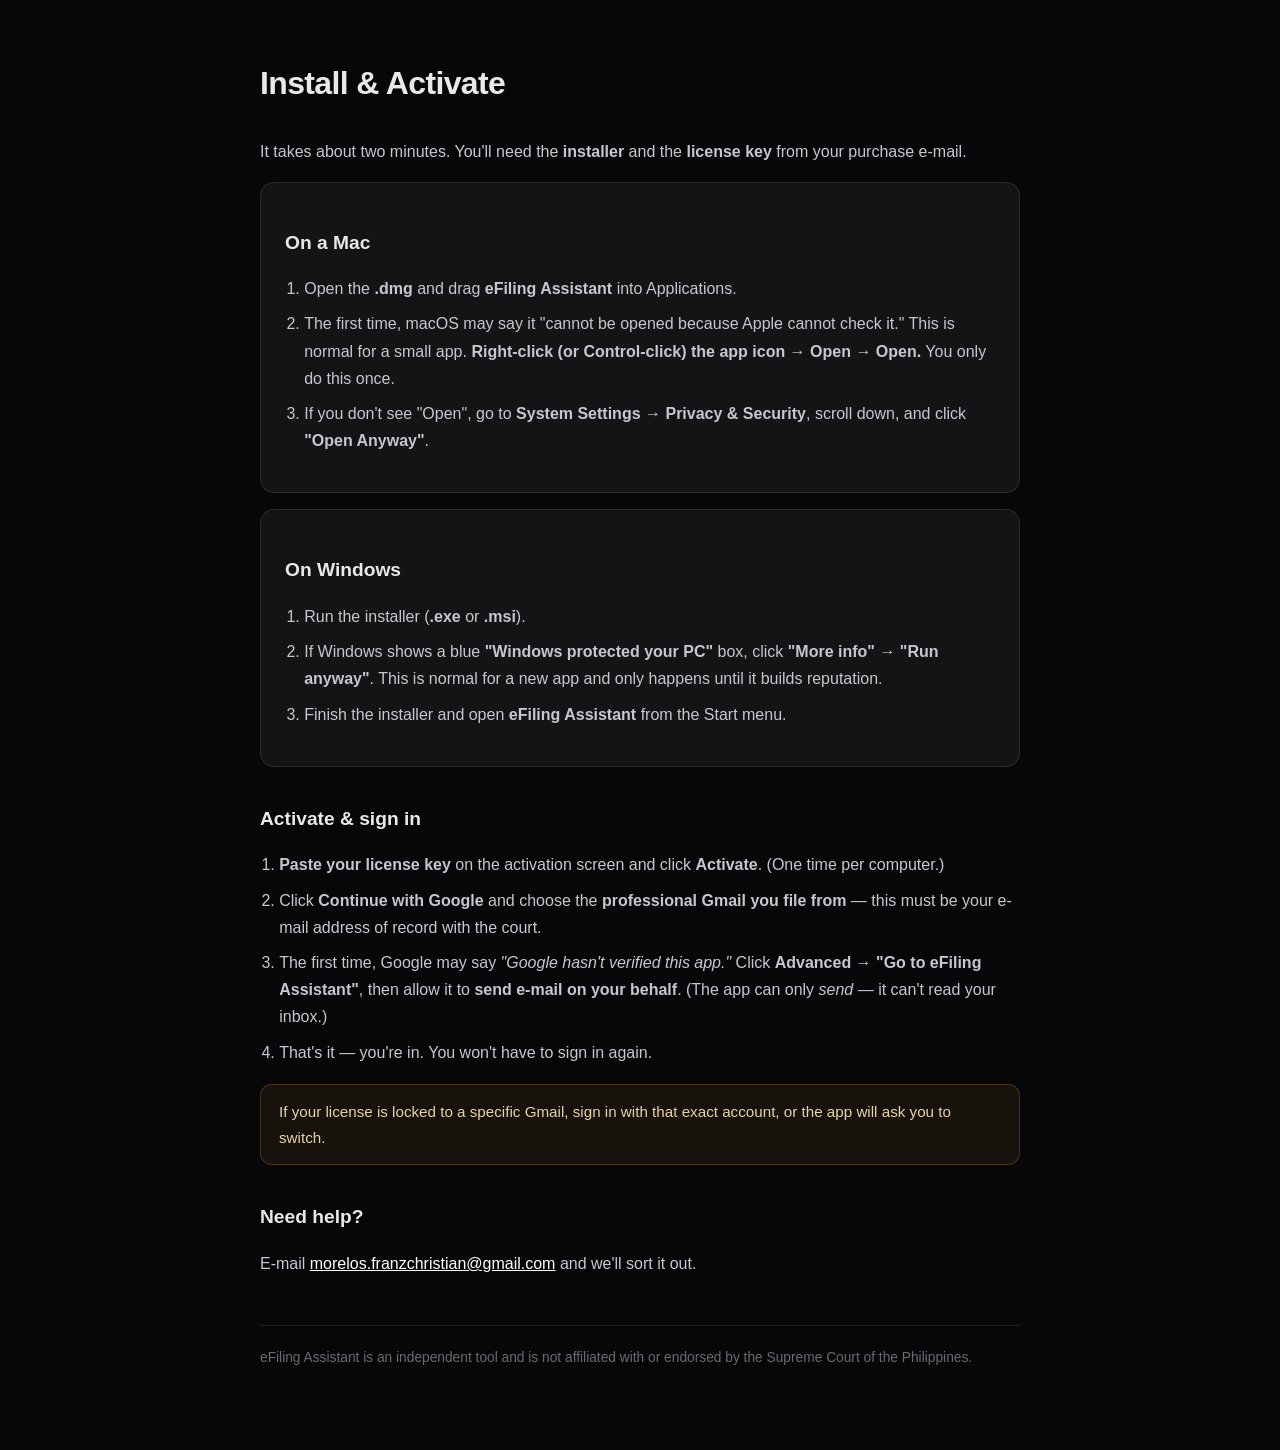
==== install.html @ 03d9f413 "eFiling Assistant marketing site, privacy policy, install guide" ====
<!doctype html>
<html lang="en">
<head>
<meta charset="utf-8" />
<meta name="viewport" content="width=device-width, initial-scale=1" />
<title>Install &amp; Activate — eFiling Assistant</title>
<style>
  body { margin:0; background:#070709; color:#e9e9ec; font:16px/1.7 -apple-system,BlinkMacSystemFont,'Segoe UI',Roboto,Arial,sans-serif; }
  .wrap { max-width:760px; margin:0 auto; padding:56px 24px 80px; }
  h1 { font-size:2rem; letter-spacing:-.02em; margin:0 0 28px; }
  h2 { font-size:1.2rem; margin:36px 0 10px; }
  p, li { color:#c6c8cf; }
  a { color:#fff; }
  ol { padding-left:1.2rem; } ol li { margin:.5rem 0; }
  .os { background:#141416; border:1px solid rgba(255,255,255,.09); border-radius:14px; padding:8px 24px 22px; margin:16px 0; }
  .note { background:rgba(214,161,58,.08); border:1px solid rgba(214,161,58,.25); border-radius:12px; padding:14px 18px; margin:18px 0; color:#e7d3a6; font-size:.95rem; }
  kbd { background:rgba(255,255,255,.08); border-radius:5px; padding:1px 7px; font-size:.9em; }
  footer { margin-top:48px; border-top:1px solid rgba(255,255,255,.09); padding-top:20px; color:#6a6a72; font-size:.86rem; }
</style>
</head>
<body>
<div class="wrap">
  <h1>Install &amp; Activate</h1>
  <p>It takes about two minutes. You'll need the <strong>installer</strong> and the <strong>license key</strong> from your purchase e-mail.</p>

  <div class="os">
    <h2>On a Mac</h2>
    <ol>
      <li>Open the <strong>.dmg</strong> and drag <strong>eFiling Assistant</strong> into Applications.</li>
      <li>The first time, macOS may say it "cannot be opened because Apple cannot check it." This is normal for a small app. <strong>Right-click (or Control-click) the app icon → Open → Open.</strong> You only do this once.</li>
      <li>If you don't see "Open", go to <strong>System Settings → Privacy &amp; Security</strong>, scroll down, and click <strong>"Open Anyway"</strong>.</li>
    </ol>
  </div>

  <div class="os">
    <h2>On Windows</h2>
    <ol>
      <li>Run the installer (<strong>.exe</strong> or <strong>.msi</strong>).</li>
      <li>If Windows shows a blue <strong>"Windows protected your PC"</strong> box, click <strong>"More info" → "Run anyway"</strong>. This is normal for a new app and only happens until it builds reputation.</li>
      <li>Finish the installer and open <strong>eFiling Assistant</strong> from the Start menu.</li>
    </ol>
  </div>

  <h2>Activate &amp; sign in</h2>
  <ol>
    <li><strong>Paste your license key</strong> on the activation screen and click <strong>Activate</strong>. (One time per computer.)</li>
    <li>Click <strong>Continue with Google</strong> and choose the <strong>professional Gmail you file from</strong> — this must be your e-mail address of record with the court.</li>
    <li>The first time, Google may say <em>"Google hasn't verified this app."</em> Click <strong>Advanced → "Go to eFiling Assistant"</strong>, then allow it to <strong>send e-mail on your behalf</strong>. (The app can only <em>send</em> — it can't read your inbox.)</li>
    <li>That's it — you're in. You won't have to sign in again.</li>
  </ol>

  <div class="note">If your license is locked to a specific Gmail, sign in with that exact account, or the app will ask you to switch.</div>

  <h2>Need help?</h2>
  <p>E-mail <a href="mailto:morelos.franzchristian@gmail.com">morelos.franzchristian@gmail.com</a> and we'll sort it out.</p>

  <footer>eFiling Assistant is an independent tool and is not affiliated with or endorsed by the Supreme Court of the Philippines.</footer>
</div>
</body>
</html>
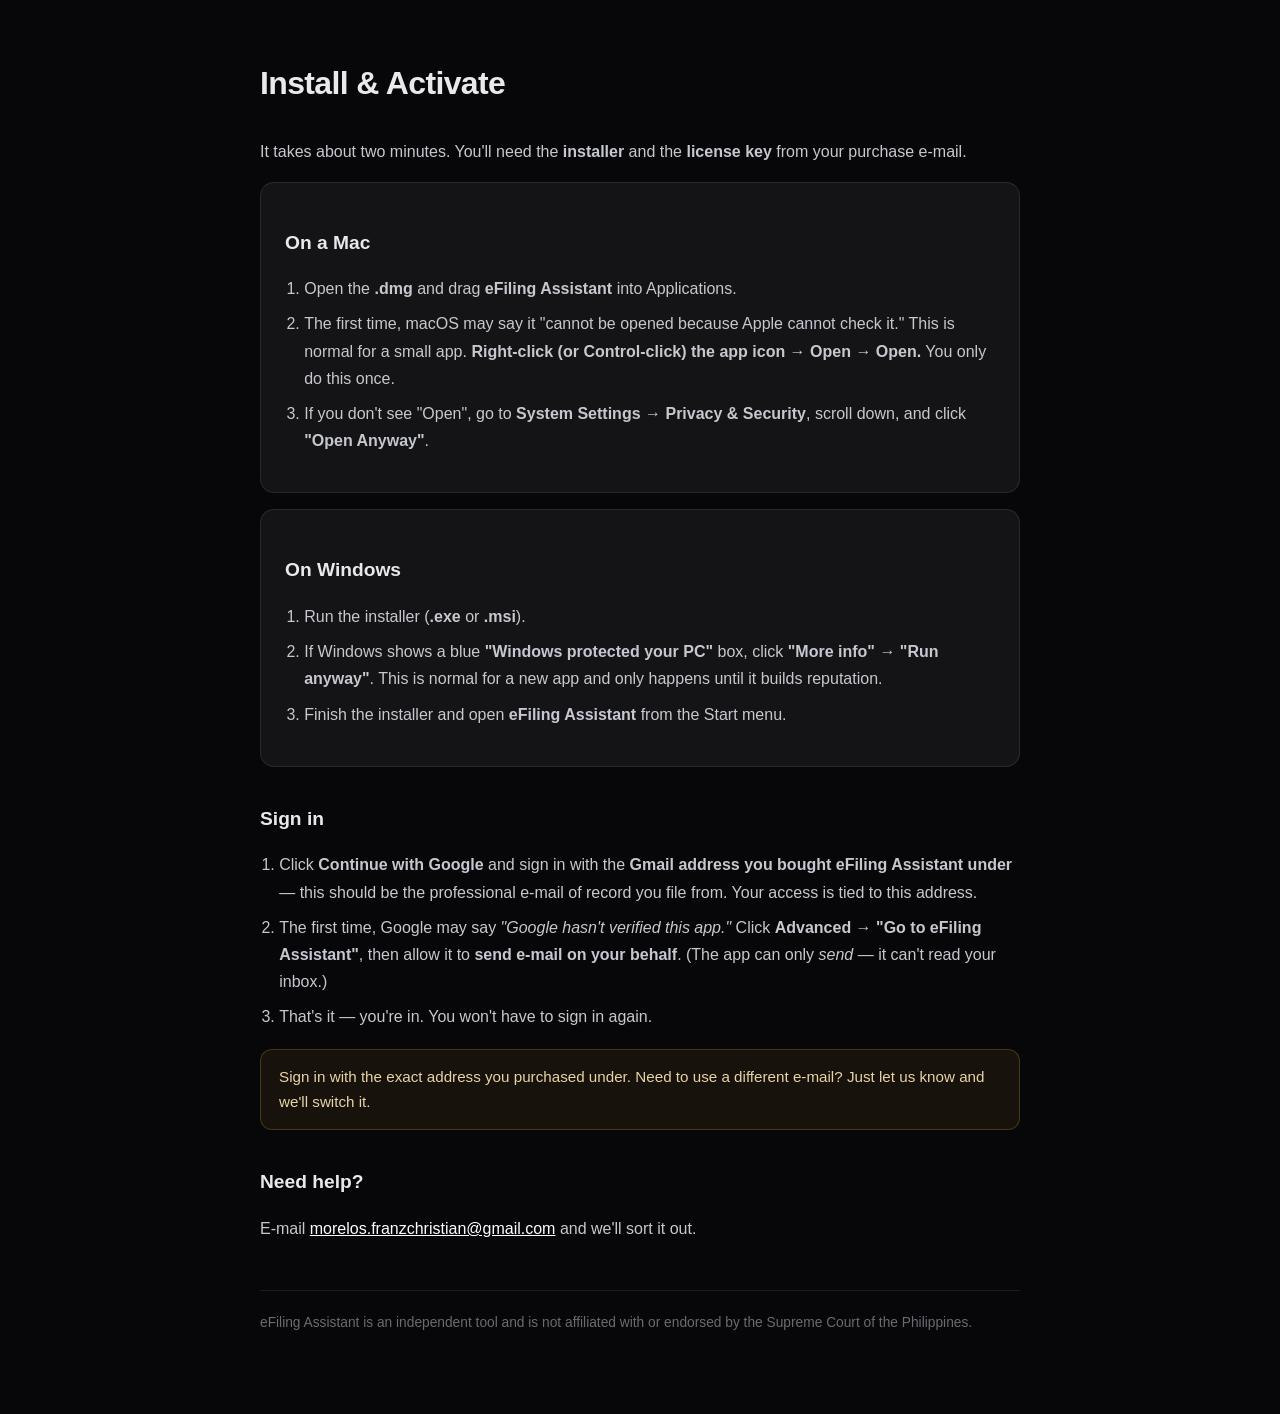
==== commit 8d7b1514: "Install guide: sign-in only (no license key)" ====
--- a/install.html
+++ b/install.html
@@ -41,15 +41,14 @@
     </ol>
   </div>
 
-  <h2>Activate &amp; sign in</h2>
+  <h2>Sign in</h2>
   <ol>
-    <li><strong>Paste your license key</strong> on the activation screen and click <strong>Activate</strong>. (One time per computer.)</li>
-    <li>Click <strong>Continue with Google</strong> and choose the <strong>professional Gmail you file from</strong> — this must be your e-mail address of record with the court.</li>
+    <li>Click <strong>Continue with Google</strong> and sign in with the <strong>Gmail address you bought eFiling Assistant under</strong> — this should be the professional e-mail of record you file from. Your access is tied to this address.</li>
     <li>The first time, Google may say <em>"Google hasn't verified this app."</em> Click <strong>Advanced → "Go to eFiling Assistant"</strong>, then allow it to <strong>send e-mail on your behalf</strong>. (The app can only <em>send</em> — it can't read your inbox.)</li>
     <li>That's it — you're in. You won't have to sign in again.</li>
   </ol>
 
-  <div class="note">If your license is locked to a specific Gmail, sign in with that exact account, or the app will ask you to switch.</div>
+  <div class="note">Sign in with the exact address you purchased under. Need to use a different e-mail? Just let us know and we'll switch it.</div>
 
   <h2>Need help?</h2>
   <p>E-mail <a href="mailto:morelos.franzchristian@gmail.com">morelos.franzchristian@gmail.com</a> and we'll sort it out.</p>
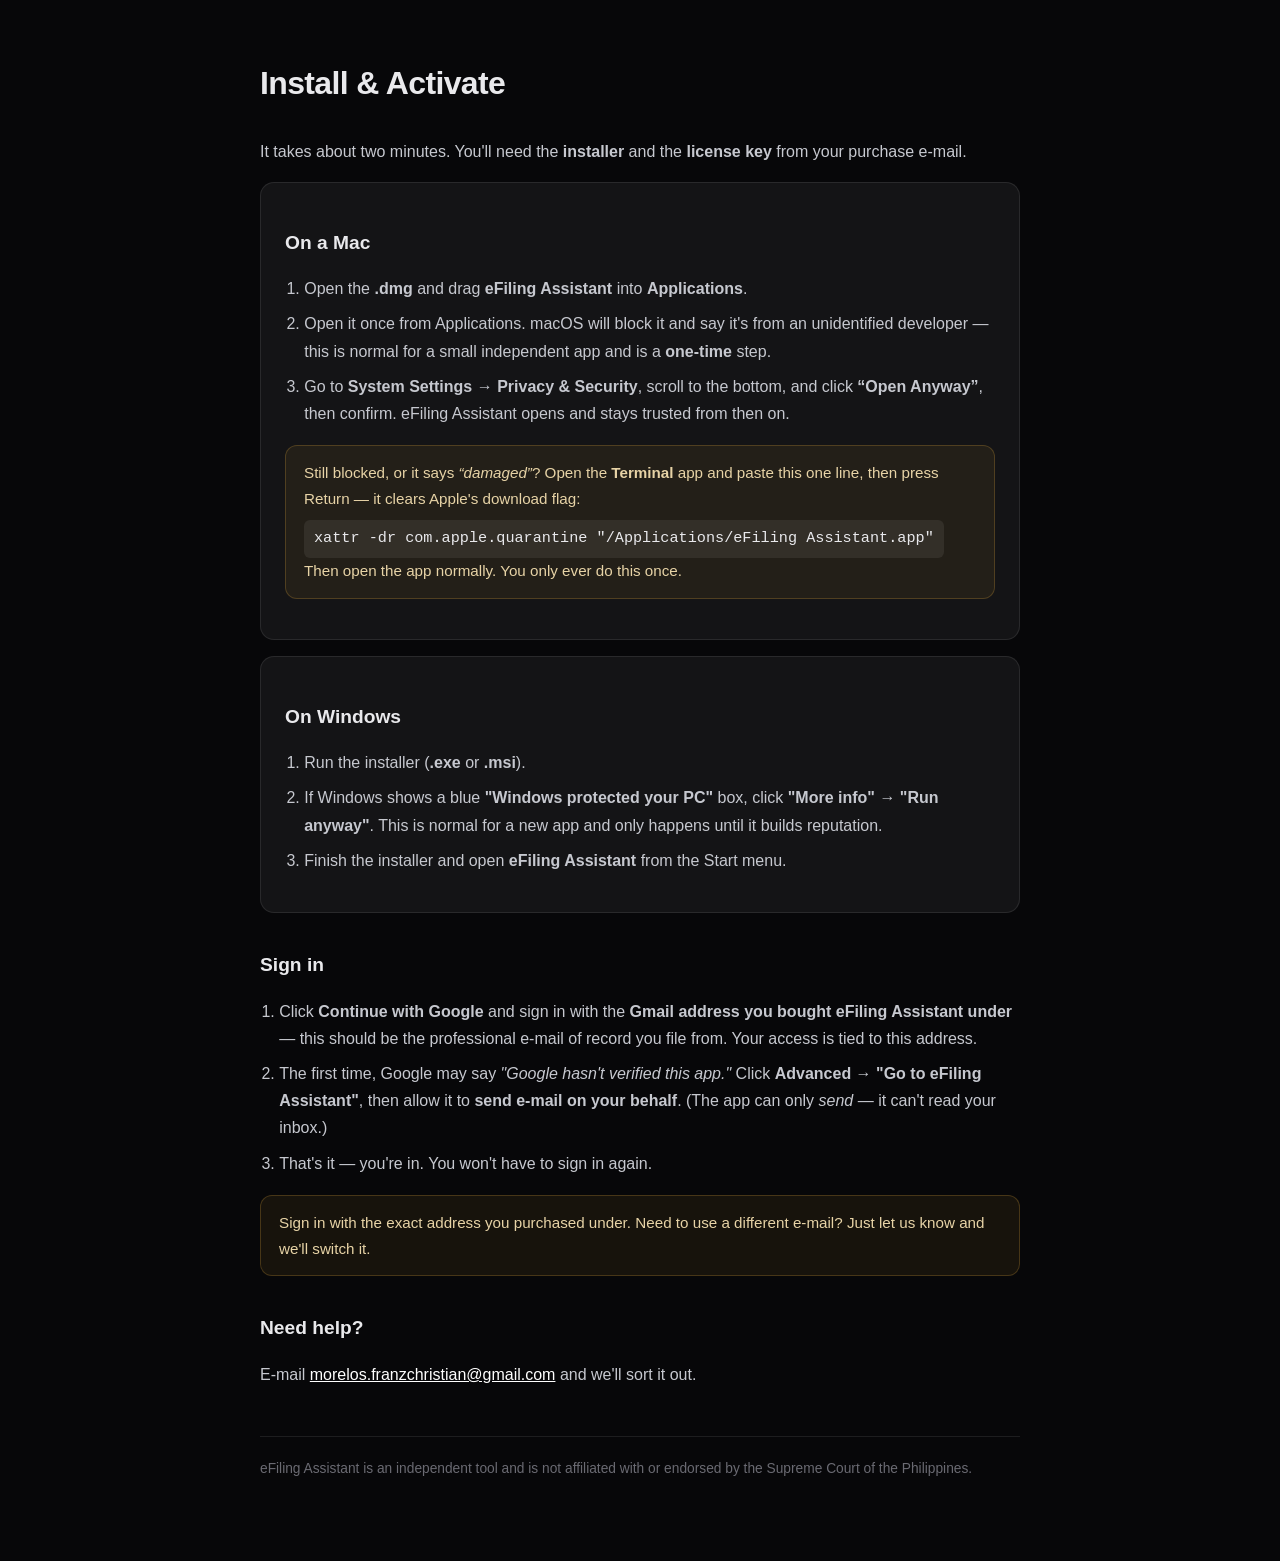
==== commit d3960387: "Install guide: free macOS unlock steps (Open Anyway + xattr)" ====
--- a/install.html
+++ b/install.html
@@ -26,10 +26,13 @@
   <div class="os">
     <h2>On a Mac</h2>
     <ol>
-      <li>Open the <strong>.dmg</strong> and drag <strong>eFiling Assistant</strong> into Applications.</li>
-      <li>The first time, macOS may say it "cannot be opened because Apple cannot check it." This is normal for a small app. <strong>Right-click (or Control-click) the app icon → Open → Open.</strong> You only do this once.</li>
-      <li>If you don't see "Open", go to <strong>System Settings → Privacy &amp; Security</strong>, scroll down, and click <strong>"Open Anyway"</strong>.</li>
+      <li>Open the <strong>.dmg</strong> and drag <strong>eFiling Assistant</strong> into <strong>Applications</strong>.</li>
+      <li>Open it once from Applications. macOS will block it and say it's from an unidentified developer — this is normal for a small independent app and is a <strong>one-time</strong> step.</li>
+      <li>Go to <strong>System Settings → Privacy &amp; Security</strong>, scroll to the bottom, and click <strong>“Open Anyway”</strong>, then confirm. eFiling Assistant opens and stays trusted from then on.</li>
     </ol>
+    <div class="note">Still blocked, or it says <em>“damaged”</em>? Open the <strong>Terminal</strong> app and paste this one line, then press Return — it clears Apple's download flag:<br>
+      <code style="display:inline-block;margin-top:8px;background:rgba(255,255,255,.07);padding:6px 10px;border-radius:6px;color:#e9e9ec;">xattr -dr com.apple.quarantine "/Applications/eFiling Assistant.app"</code><br>
+      Then open the app normally. You only ever do this once.</div>
   </div>
 
   <div class="os">
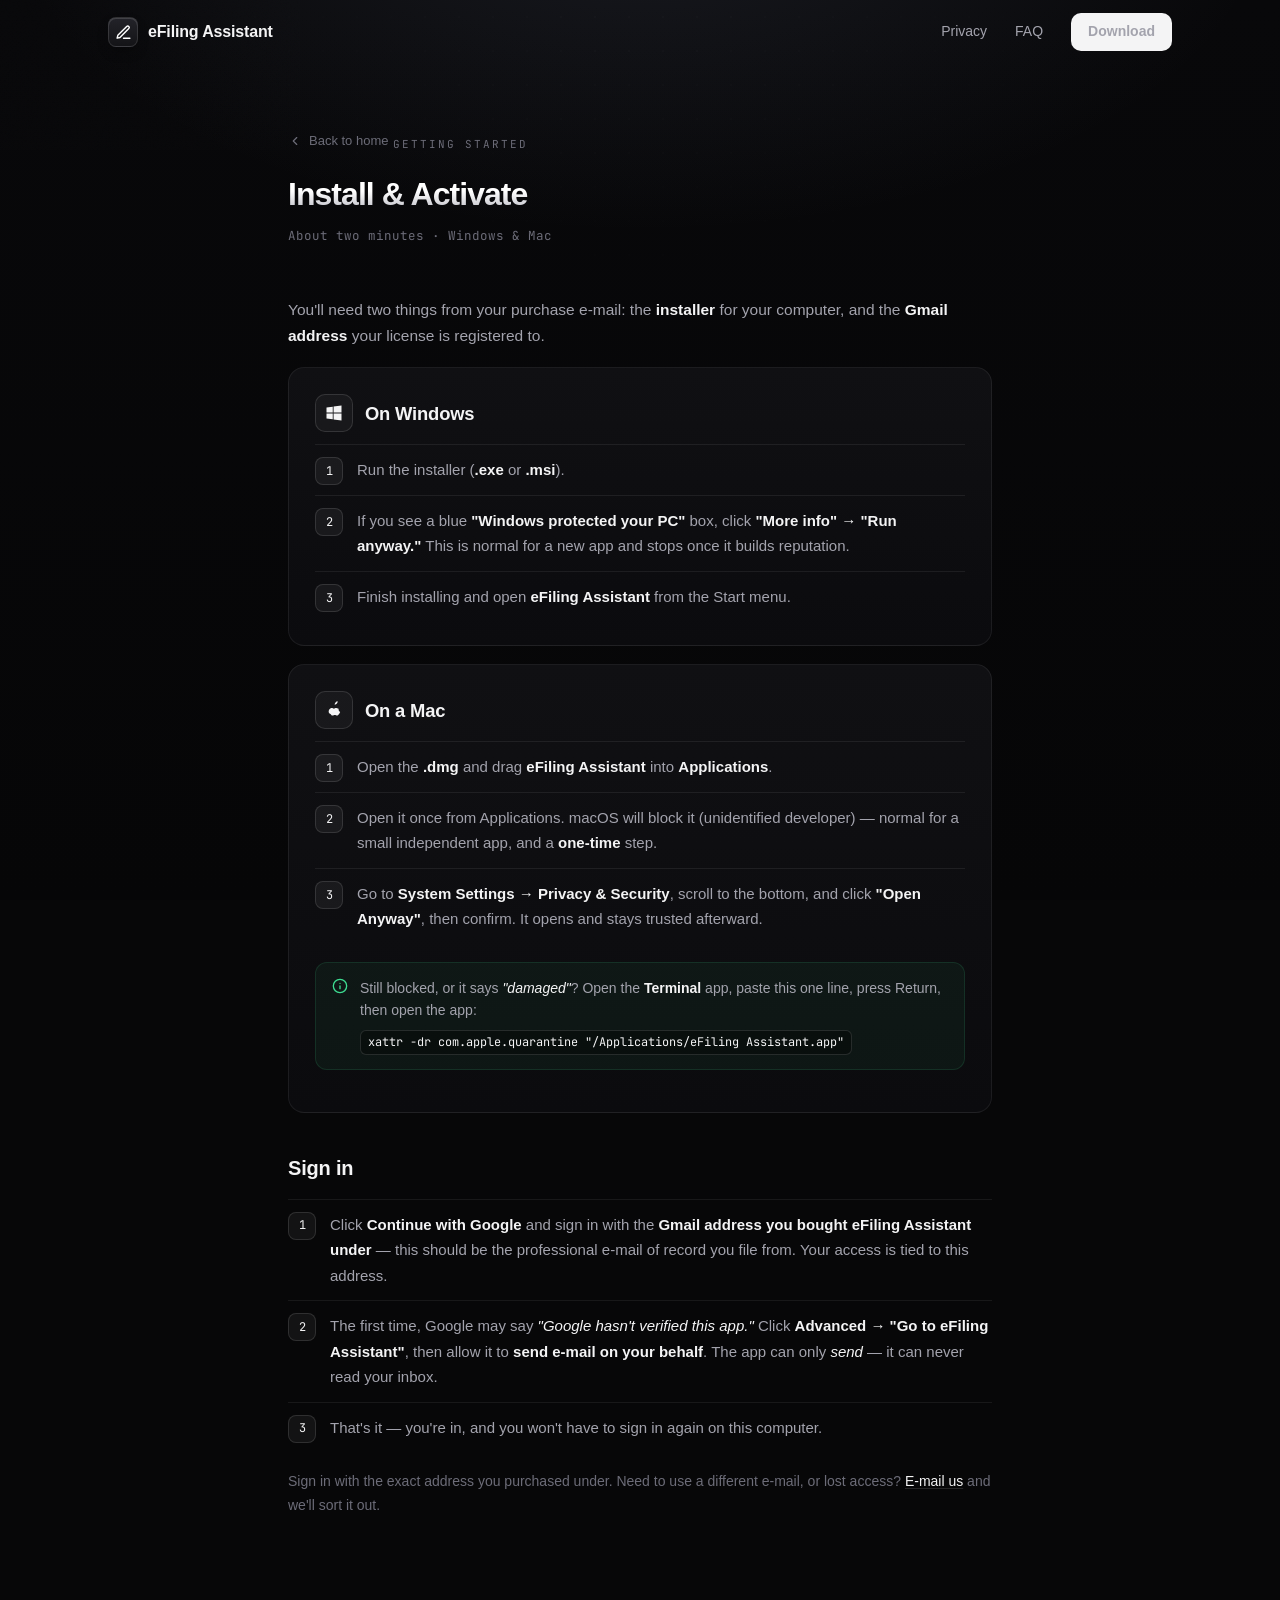
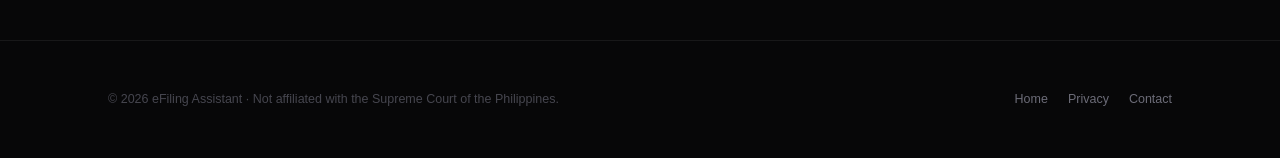
==== commit da9440c7: "Restyle privacy + install pages to match landing; remove hero pill" ====
--- a/install.html
+++ b/install.html
@@ -4,59 +4,89 @@
 <meta charset="utf-8" />
 <meta name="viewport" content="width=device-width, initial-scale=1" />
 <title>Install &amp; Activate — eFiling Assistant</title>
-<style>
-  body { margin:0; background:#070709; color:#e9e9ec; font:16px/1.7 -apple-system,BlinkMacSystemFont,'Segoe UI',Roboto,Arial,sans-serif; }
-  .wrap { max-width:760px; margin:0 auto; padding:56px 24px 80px; }
-  h1 { font-size:2rem; letter-spacing:-.02em; margin:0 0 28px; }
-  h2 { font-size:1.2rem; margin:36px 0 10px; }
-  p, li { color:#c6c8cf; }
-  a { color:#fff; }
-  ol { padding-left:1.2rem; } ol li { margin:.5rem 0; }
-  .os { background:#141416; border:1px solid rgba(255,255,255,.09); border-radius:14px; padding:8px 24px 22px; margin:16px 0; }
-  .note { background:rgba(214,161,58,.08); border:1px solid rgba(214,161,58,.25); border-radius:12px; padding:14px 18px; margin:18px 0; color:#e7d3a6; font-size:.95rem; }
-  kbd { background:rgba(255,255,255,.08); border-radius:5px; padding:1px 7px; font-size:.9em; }
-  footer { margin-top:48px; border-top:1px solid rgba(255,255,255,.09); padding-top:20px; color:#6a6a72; font-size:.86rem; }
-</style>
+<link rel="icon" href="data:image/svg+xml,%3Csvg xmlns='http://www.w3.org/2000/svg' viewBox='0 0 24 24'%3E%3Crect width='24' height='24' rx='6' fill='%23141417'/%3E%3Cg fill='none' stroke='%23fff' stroke-width='2' stroke-linecap='round' stroke-linejoin='round'%3E%3Cpath d='M12 20h7'/%3E%3Cpath d='M15.5 4.5a1.8 1.8 0 0 1 2.5 2.5L7.5 17.5l-3.5.9.9-3.5Z'/%3E%3C/g%3E%3C/svg%3E" />
+<meta name="theme-color" content="#070708" />
+<link rel="preconnect" href="https://api.fontshare.com" />
+<link rel="preconnect" href="https://fonts.googleapis.com" />
+<link rel="preconnect" href="https://fonts.gstatic.com" crossorigin />
+<link href="https://api.fontshare.com/v2/css?f[]=satoshi@400,500,700,900&display=swap" rel="stylesheet" />
+<link href="https://fonts.googleapis.com/css2?family=JetBrains+Mono:wght@400;500&display=swap" rel="stylesheet" />
+<link href="style.css" rel="stylesheet" />
 </head>
 <body>
+<svg class="grain" xmlns="http://www.w3.org/2000/svg"><filter id="n"><feTurbulence type="fractalNoise" baseFrequency="0.8" numOctaves="2"/></filter><rect width="100%" height="100%" filter="url(#n)"/></svg>
+
+<nav id="nav">
+  <div class="nav-in">
+    <a class="brand" href="index.html"><span class="mk"><svg width="17" height="17" viewBox="0 0 24 24" fill="none" stroke="currentColor" stroke-width="2" stroke-linecap="round" stroke-linejoin="round"><path d="M12 20h9"/><path d="M16.5 3.5a2.12 2.12 0 0 1 3 3L7 19l-4 1 1-4Z"/></svg></span> eFiling Assistant</a>
+    <div class="nav-links">
+      <a href="privacy.html">Privacy</a>
+      <a href="index.html#faq">FAQ</a>
+      <a class="btn btn-primary nav-cta" href="index.html#download">Download</a>
+    </div>
+  </div>
+</nav>
+
 <div class="wrap">
-  <h1>Install &amp; Activate</h1>
-  <p>It takes about two minutes. You'll need the <strong>installer</strong> and the <strong>license key</strong> from your purchase e-mail.</p>
+  <header class="doc-head">
+    <a class="back" href="index.html"><svg width="14" height="14" viewBox="0 0 24 24" fill="none" stroke="currentColor" stroke-width="2" stroke-linecap="round" stroke-linejoin="round"><path d="m15 18-6-6 6-6"/></svg> Back to home</a>
+    <span class="eyebrow">Getting started</span>
+    <h1>Install &amp; Activate</h1>
+    <p class="sub">About two minutes · Windows &amp; Mac</p>
+  </header>
 
-  <div class="os">
-    <h2>On a Mac</h2>
-    <ol>
-      <li>Open the <strong>.dmg</strong> and drag <strong>eFiling Assistant</strong> into <strong>Applications</strong>.</li>
-      <li>Open it once from Applications. macOS will block it and say it's from an unidentified developer — this is normal for a small independent app and is a <strong>one-time</strong> step.</li>
-      <li>Go to <strong>System Settings → Privacy &amp; Security</strong>, scroll to the bottom, and click <strong>“Open Anyway”</strong>, then confirm. eFiling Assistant opens and stays trusted from then on.</li>
+  <div class="doc">
+    <p>You'll need two things from your purchase e-mail: the <strong>installer</strong> for your computer, and the <strong>Gmail address</strong> your license is registered to.</p>
+
+    <!-- WINDOWS -->
+    <div class="os-card">
+      <div class="h">
+        <span class="glyph"><svg width="20" height="20" viewBox="0 0 24 24" fill="currentColor"><path d="M3 5.5 10.5 4.5V11.5H3V5.5Zm0 13L10.5 19.5V12.5H3v6Zm8.5 1.2L21 21V12.5h-9.5v7.2ZM11.5 4.3 21 3v8.5h-9.5V4.3Z"/></svg></span>
+        <h2>On Windows</h2>
+      </div>
+      <ol class="steps-ol">
+        <li>Run the installer (<strong>.exe</strong> or <strong>.msi</strong>).</li>
+        <li>If you see a blue <strong>"Windows protected your PC"</strong> box, click <strong>"More info" → "Run anyway."</strong> This is normal for a new app and stops once it builds reputation.</li>
+        <li>Finish installing and open <strong>eFiling Assistant</strong> from the Start menu.</li>
+      </ol>
+    </div>
+
+    <!-- MAC -->
+    <div class="os-card">
+      <div class="h">
+        <span class="glyph"><svg width="20" height="20" viewBox="0 0 24 24" fill="currentColor"><path d="M16.4 1.5c.1 1-.3 2-.9 2.8-.7.8-1.7 1.4-2.7 1.3-.1-1 .4-2 1-2.7.6-.8 1.7-1.3 2.6-1.4Zm2.7 7.1c-1 .5-1.6 1.5-1.6 2.7 0 1.4.8 2.5 1.9 3-.3.9-.7 1.7-1.3 2.5-.7 1-1.4 1.9-2.5 1.9-1 0-1.4-.6-2.6-.6-1.3 0-1.6.6-2.6.6-1.1 0-1.9-1-2.6-2C5.7 16.6 5 13.6 6.3 11.5c.7-1.1 1.8-1.8 3-1.8 1 0 1.7.7 2.6.7.8 0 1.6-.7 2.7-.7 1 0 2 .4 2.7 1.2-.4.2-.9.5-1.2.7Z"/></svg></span>
+        <h2>On a Mac</h2>
+      </div>
+      <ol class="steps-ol">
+        <li>Open the <strong>.dmg</strong> and drag <strong>eFiling Assistant</strong> into <strong>Applications</strong>.</li>
+        <li>Open it once from Applications. macOS will block it (unidentified developer) — normal for a small independent app, and a <strong>one-time</strong> step.</li>
+        <li>Go to <strong>System Settings → Privacy &amp; Security</strong>, scroll to the bottom, and click <strong>"Open Anyway"</strong>, then confirm. It opens and stays trusted afterward.</li>
+      </ol>
+      <div class="callout">
+        <svg width="16" height="16" viewBox="0 0 24 24" fill="none" stroke="currentColor" stroke-width="2" stroke-linecap="round" stroke-linejoin="round"><circle cx="12" cy="12" r="10"/><path d="M12 16v-4M12 8h.01"/></svg>
+        <div>Still blocked, or it says <em>"damaged"</em>? Open the <strong>Terminal</strong> app, paste this one line, press Return, then open the app:
+          <code>xattr -dr com.apple.quarantine "/Applications/eFiling Assistant.app"</code></div>
+      </div>
+    </div>
+
+    <h2>Sign in</h2>
+    <ol class="steps-ol" style="margin-top:14px">
+      <li>Click <strong>Continue with Google</strong> and sign in with the <strong>Gmail address you bought eFiling Assistant under</strong> — this should be the professional e-mail of record you file from. Your access is tied to this address.</li>
+      <li>The first time, Google may say <em>"Google hasn't verified this app."</em> Click <strong>Advanced → "Go to eFiling Assistant"</strong>, then allow it to <strong>send e-mail on your behalf</strong>. The app can only <em>send</em> — it can never read your inbox.</li>
+      <li>That's it — you're in, and you won't have to sign in again on this computer.</li>
     </ol>
-    <div class="note">Still blocked, or it says <em>“damaged”</em>? Open the <strong>Terminal</strong> app and paste this one line, then press Return — it clears Apple's download flag:<br>
-      <code style="display:inline-block;margin-top:8px;background:rgba(255,255,255,.07);padding:6px 10px;border-radius:6px;color:#e9e9ec;">xattr -dr com.apple.quarantine "/Applications/eFiling Assistant.app"</code><br>
-      Then open the app normally. You only ever do this once.</div>
+    <p style="margin-top:18px;color:var(--ink-3);font-size:14px">Sign in with the exact address you purchased under. Need to use a different e-mail, or lost access? <a href="mailto:morelos.franzchristian@gmail.com">E-mail us</a> and we'll sort it out.</p>
   </div>
+</div>
 
-  <div class="os">
-    <h2>On Windows</h2>
-    <ol>
-      <li>Run the installer (<strong>.exe</strong> or <strong>.msi</strong>).</li>
-      <li>If Windows shows a blue <strong>"Windows protected your PC"</strong> box, click <strong>"More info" → "Run anyway"</strong>. This is normal for a new app and only happens until it builds reputation.</li>
-      <li>Finish the installer and open <strong>eFiling Assistant</strong> from the Start menu.</li>
-    </ol>
-  </div>
+<footer><div class="ft-in">
+  <span>© 2026 eFiling Assistant · Not affiliated with the Supreme Court of the Philippines.</span>
+  <span class="ft-links"><a href="index.html">Home</a><a href="privacy.html">Privacy</a><a href="mailto:morelos.franzchristian@gmail.com">Contact</a></span>
+</div></footer>
 
-  <h2>Sign in</h2>
-  <ol>
-    <li>Click <strong>Continue with Google</strong> and sign in with the <strong>Gmail address you bought eFiling Assistant under</strong> — this should be the professional e-mail of record you file from. Your access is tied to this address.</li>
-    <li>The first time, Google may say <em>"Google hasn't verified this app."</em> Click <strong>Advanced → "Go to eFiling Assistant"</strong>, then allow it to <strong>send e-mail on your behalf</strong>. (The app can only <em>send</em> — it can't read your inbox.)</li>
-    <li>That's it — you're in. You won't have to sign in again.</li>
-  </ol>
-
-  <div class="note">Sign in with the exact address you purchased under. Need to use a different e-mail? Just let us know and we'll switch it.</div>
-
-  <h2>Need help?</h2>
-  <p>E-mail <a href="mailto:morelos.franzchristian@gmail.com">morelos.franzchristian@gmail.com</a> and we'll sort it out.</p>
-
-  <footer>eFiling Assistant is an independent tool and is not affiliated with or endorsed by the Supreme Court of the Philippines.</footer>
-</div>
+<script>
+  const nav=document.getElementById('nav');
+  const f=()=>nav.classList.toggle('scrolled',scrollY>10);f();addEventListener('scroll',f,{passive:true});
+</script>
 </body>
 </html>
--- a/style.css
+++ b/style.css
@@ -0,0 +1,107 @@
+/* Shared design system for eFiling Assistant content pages (privacy, install).
+   Matches the landing page: ink-black "judicial ledger" aesthetic. */
+:root{
+  --bg:#070708; --bg-2:#0c0c0e; --panel:#101013;
+  --ink:#f4f4f5; --ink-2:#a3a3ad; --ink-3:#6c6c78; --ink-4:#46464f;
+  --line:rgba(255,255,255,.07); --line-2:rgba(255,255,255,.12);
+  --accent:#3ddc91; --accent-dim:rgba(61,220,145,.13);
+  --sans:'Satoshi',-apple-system,BlinkMacSystemFont,sans-serif;
+  --mono:'JetBrains Mono',ui-monospace,monospace;
+  --maxw:760px;
+}
+*{box-sizing:border-box;margin:0;padding:0}
+html{scroll-behavior:smooth}
+body{
+  background:var(--bg);color:var(--ink);font-family:var(--sans);
+  font-size:16px;line-height:1.7;-webkit-font-smoothing:antialiased;overflow-x:hidden;
+}
+body::before{
+  content:"";position:fixed;inset:0;z-index:-2;pointer-events:none;
+  background:
+    radial-gradient(900px 460px at 50% -10%, rgba(120,130,160,.14), transparent 70%),
+    linear-gradient(180deg,#08080a,#060607);
+}
+body::after{
+  content:"";position:fixed;inset:0;z-index:-1;pointer-events:none;opacity:.45;
+  background-image:radial-gradient(rgba(255,255,255,.04) 1px,transparent 1px);background-size:34px 34px;
+  -webkit-mask-image:radial-gradient(900px 600px at 50% 0%,#000,transparent 78%);
+  mask-image:radial-gradient(900px 600px at 50% 0%,#000,transparent 78%);
+}
+.grain{position:fixed;inset:0;z-index:0;pointer-events:none;opacity:.03;mix-blend-mode:overlay}
+a{color:inherit;text-decoration:none}
+.wrap{max-width:var(--maxw);margin:0 auto;padding:0 28px}
+.mono{font-family:var(--mono)}
+.eyebrow{font-family:var(--mono);font-size:11px;letter-spacing:.18em;text-transform:uppercase;color:var(--ink-3)}
+
+/* nav (same as landing) */
+nav{position:sticky;top:0;z-index:50;border-bottom:1px solid transparent;transition:.3s}
+nav.scrolled{background:rgba(8,8,10,.72);backdrop-filter:blur(14px);border-color:var(--line)}
+.nav-in{display:flex;align-items:center;justify-content:space-between;height:64px;max-width:1120px;margin:0 auto;padding:0 28px}
+.brand{display:flex;align-items:center;gap:10px;font-weight:700;letter-spacing:-.01em;font-family:var(--sans)}
+.brand .mk{width:30px;height:30px;border-radius:8px;display:grid;place-items:center;color:#fff;
+  background:linear-gradient(180deg,#232329,#141417);border:1px solid var(--line-2);
+  box-shadow:inset 0 1px 0 rgba(255,255,255,.14),0 6px 16px -8px #000}
+.nav-links{display:flex;gap:28px;align-items:center}
+.nav-links a{font-size:14px;color:var(--ink-2);transition:.2s}
+.nav-links a:hover{color:var(--ink)}
+@media(max-width:640px){.nav-links a:not(.nav-cta){display:none}}
+.btn{display:inline-flex;align-items:center;justify-content:center;gap:8px;font-weight:600;font-size:14px;
+  border-radius:10px;padding:0 16px;height:38px;cursor:pointer;border:1px solid transparent;transition:.18s;white-space:nowrap}
+.btn:active{transform:translateY(1px)}
+.btn-primary{background:var(--ink);color:#0a0a0b}
+.btn-primary:hover{background:#fff}
+.btn-ghost{background:rgba(255,255,255,.03);color:var(--ink);border-color:var(--line-2)}
+.btn-ghost:hover{background:rgba(255,255,255,.07)}
+
+/* doc page header */
+.doc-head{padding:64px 0 8px;max-width:var(--maxw);margin:0 auto}
+.doc-head .back{display:inline-flex;align-items:center;gap:7px;font-size:13px;color:var(--ink-3);margin-bottom:26px;transition:.2s}
+.doc-head .back:hover{color:var(--ink-2)}
+.doc-head h1{font-size:clamp(2rem,1.4rem+2.4vw,2.9rem);letter-spacing:-.03em;line-height:1.04;font-weight:800;
+  background:linear-gradient(180deg,#fff 40%,#bcbcc4);-webkit-background-clip:text;background-clip:text;color:transparent}
+.doc-head .sub{color:var(--ink-3);font-family:var(--mono);font-size:12.5px;margin-top:14px}
+
+/* doc body / prose */
+.doc{padding:30px 0 60px}
+.doc h2{font-size:1.25rem;letter-spacing:-.01em;margin:38px 0 12px;font-weight:700}
+.doc h2:first-child{margin-top:8px}
+.doc p,.doc li{color:var(--ink-2);font-size:15.5px}
+.doc p{margin:12px 0}
+.doc strong{color:var(--ink);font-weight:600}
+.doc em{color:var(--ink)}
+.doc ul{margin:12px 0;padding-left:4px;list-style:none}
+.doc ul li{position:relative;padding-left:22px;margin:8px 0}
+.doc ul li::before{content:"";position:absolute;left:4px;top:.72em;width:5px;height:5px;border-radius:50%;background:var(--accent);opacity:.7}
+.doc a{color:var(--ink);text-decoration:underline;text-underline-offset:2px;text-decoration-color:var(--line-2)}
+.doc a:hover{text-decoration-color:var(--accent)}
+.doc code{font-family:var(--mono);font-size:.85em;background:rgba(255,255,255,.06);border:1px solid var(--line);
+  padding:2px 7px;border-radius:6px;color:var(--ink)}
+.tldr{display:flex;gap:13px;align-items:flex-start;background:linear-gradient(180deg,var(--panel),#0b0b0e);
+  border:1px solid var(--line-2);border-radius:14px;padding:18px 20px;margin:22px 0;font-size:15px;color:var(--ink-2)}
+.tldr svg{flex:none;margin-top:2px;color:var(--accent)}
+.tldr strong{color:var(--ink)}
+
+/* step / OS cards (install page) */
+.os-card{background:linear-gradient(180deg,var(--panel),#0b0b0e);border:1px solid var(--line);
+  border-radius:16px;padding:8px 26px 24px;margin:18px 0}
+.os-card .h{display:flex;align-items:center;gap:12px;padding:18px 0 6px}
+.os-card .glyph{width:38px;height:38px;border-radius:10px;display:grid;place-items:center;color:var(--ink);
+  background:rgba(255,255,255,.04);border:1px solid var(--line-2)}
+.os-card h2{margin:0;font-size:1.15rem}
+.steps-ol{counter-reset:s;list-style:none;padding:0;margin:6px 0 0}
+.steps-ol>li{counter-increment:s;position:relative;padding:12px 0 12px 42px;border-top:1px solid var(--line);color:var(--ink-2);font-size:15px}
+.steps-ol>li::before{content:counter(s);position:absolute;left:0;top:12px;width:26px;height:26px;border-radius:8px;
+  display:grid;place-items:center;font-family:var(--mono);font-size:12px;color:var(--ink);
+  background:rgba(255,255,255,.05);border:1px solid var(--line-2)}
+.steps-ol>li strong{color:var(--ink)}
+.callout{display:flex;gap:12px;align-items:flex-start;background:rgba(61,220,145,.05);border:1px solid var(--accent-dim);
+  border-radius:12px;padding:14px 16px;margin:18px 0;font-size:14px;color:var(--ink-2);line-height:1.6}
+.callout svg{flex:none;margin-top:1px;color:var(--accent)}
+.callout code{display:inline-block;margin-top:8px;background:rgba(0,0,0,.35);border-color:var(--line-2)}
+
+/* footer (same as landing) */
+footer{border-top:1px solid var(--line);padding:48px 0;margin-top:50px}
+.ft-in{max-width:1120px;margin:0 auto;padding:0 28px;display:flex;justify-content:space-between;gap:18px;flex-wrap:wrap;
+  color:var(--ink-4);font-size:12.5px;align-items:center}
+.ft-in a{color:var(--ink-3);transition:.2s}.ft-in a:hover{color:var(--ink)}
+.ft-links{display:flex;gap:20px;flex-wrap:wrap}
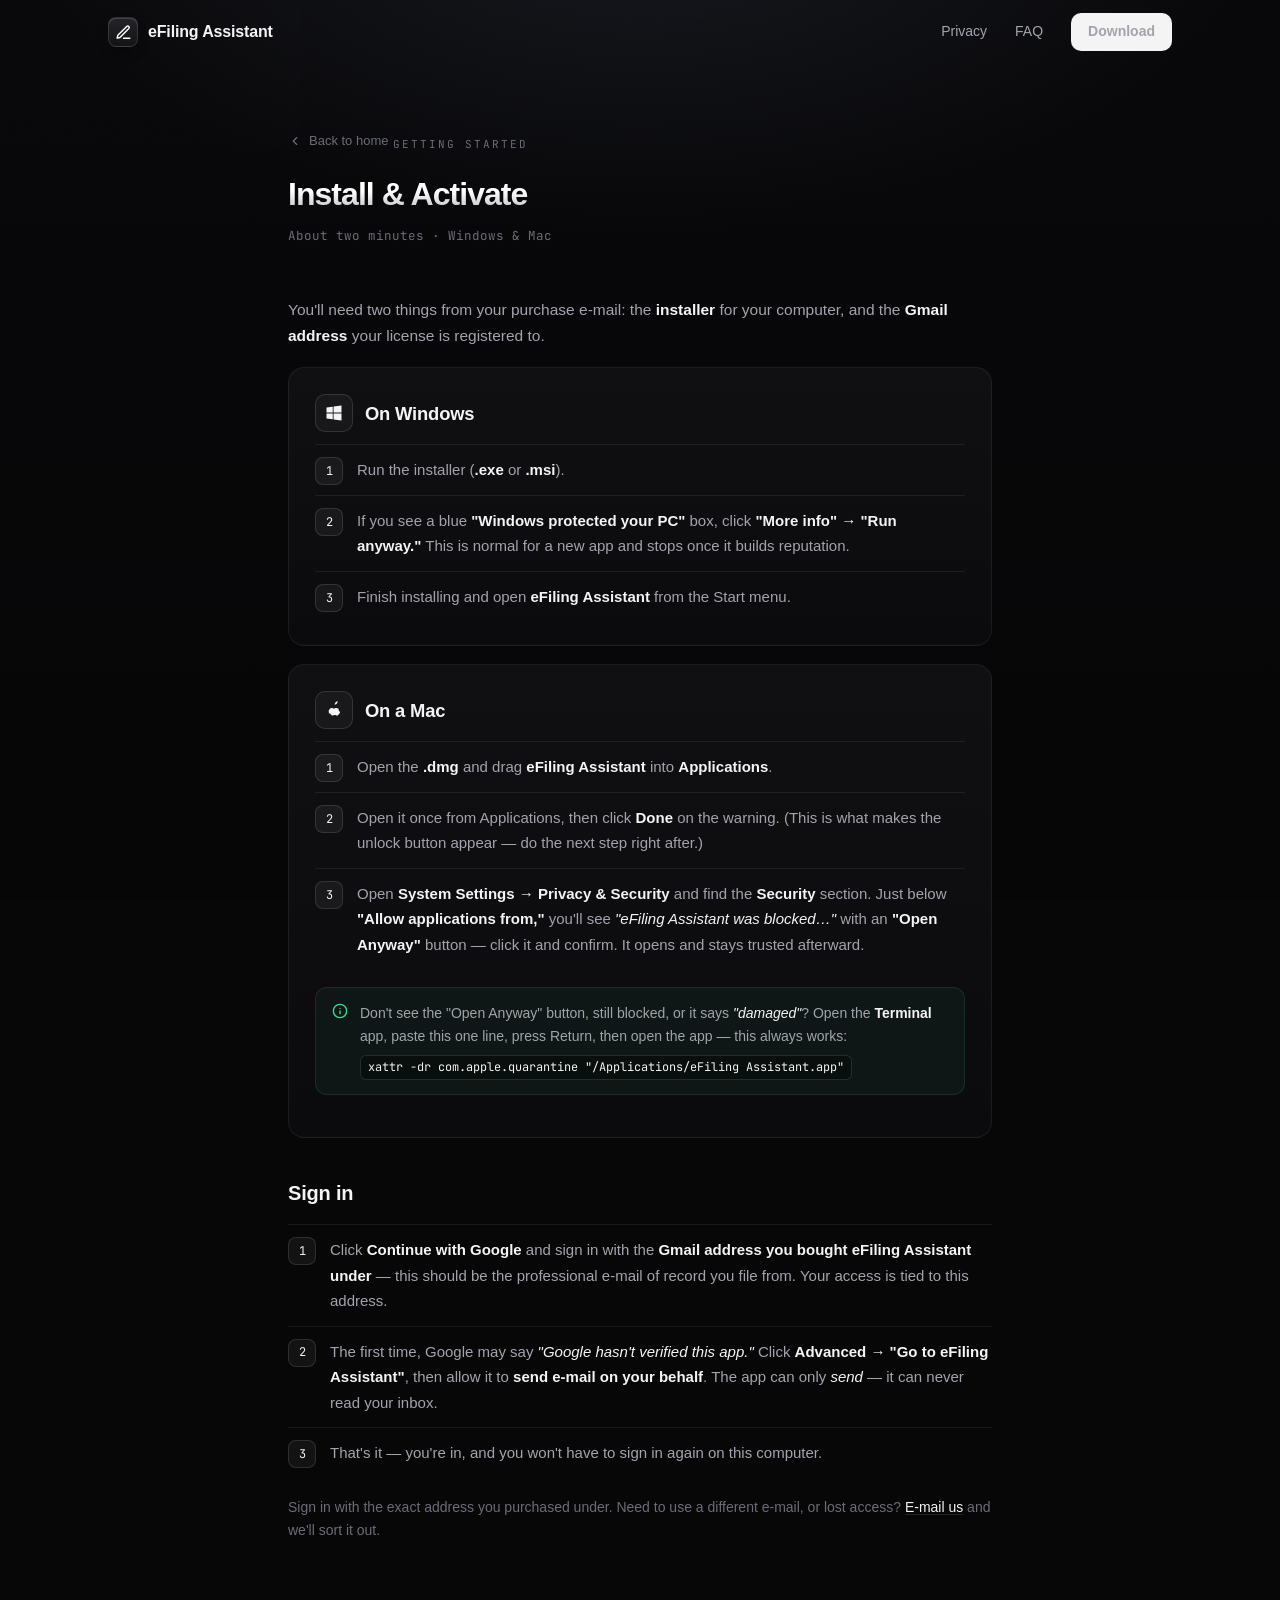
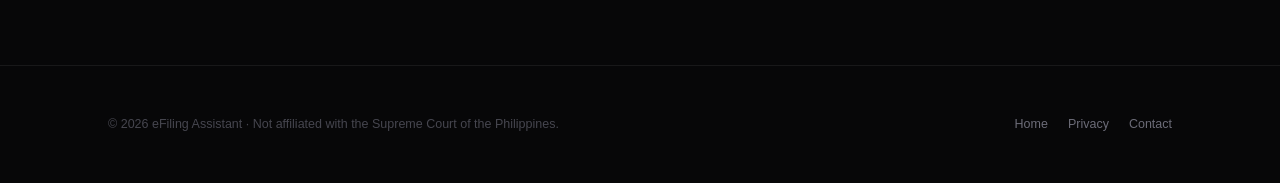
==== commit 8ea9291b: "Install guide: clarify the transient 'Open Anyway' button + xattr fallback" ====
--- a/install.html
+++ b/install.html
@@ -59,12 +59,12 @@
       </div>
       <ol class="steps-ol">
         <li>Open the <strong>.dmg</strong> and drag <strong>eFiling Assistant</strong> into <strong>Applications</strong>.</li>
-        <li>Open it once from Applications. macOS will block it (unidentified developer) — normal for a small independent app, and a <strong>one-time</strong> step.</li>
-        <li>Go to <strong>System Settings → Privacy &amp; Security</strong>, scroll to the bottom, and click <strong>"Open Anyway"</strong>, then confirm. It opens and stays trusted afterward.</li>
+        <li>Open it once from Applications, then click <strong>Done</strong> on the warning. (This is what makes the unlock button appear — do the next step right after.)</li>
+        <li>Open <strong>System Settings → Privacy &amp; Security</strong> and find the <strong>Security</strong> section. Just below <strong>"Allow applications from,"</strong> you'll see <em>"eFiling Assistant was blocked…"</em> with an <strong>"Open Anyway"</strong> button — click it and confirm. It opens and stays trusted afterward.</li>
       </ol>
       <div class="callout">
         <svg width="16" height="16" viewBox="0 0 24 24" fill="none" stroke="currentColor" stroke-width="2" stroke-linecap="round" stroke-linejoin="round"><circle cx="12" cy="12" r="10"/><path d="M12 16v-4M12 8h.01"/></svg>
-        <div>Still blocked, or it says <em>"damaged"</em>? Open the <strong>Terminal</strong> app, paste this one line, press Return, then open the app:
+        <div>Don't see the "Open Anyway" button, still blocked, or it says <em>"damaged"</em>? Open the <strong>Terminal</strong> app, paste this one line, press Return, then open the app — this always works:
           <code>xattr -dr com.apple.quarantine "/Applications/eFiling Assistant.app"</code></div>
       </div>
     </div>
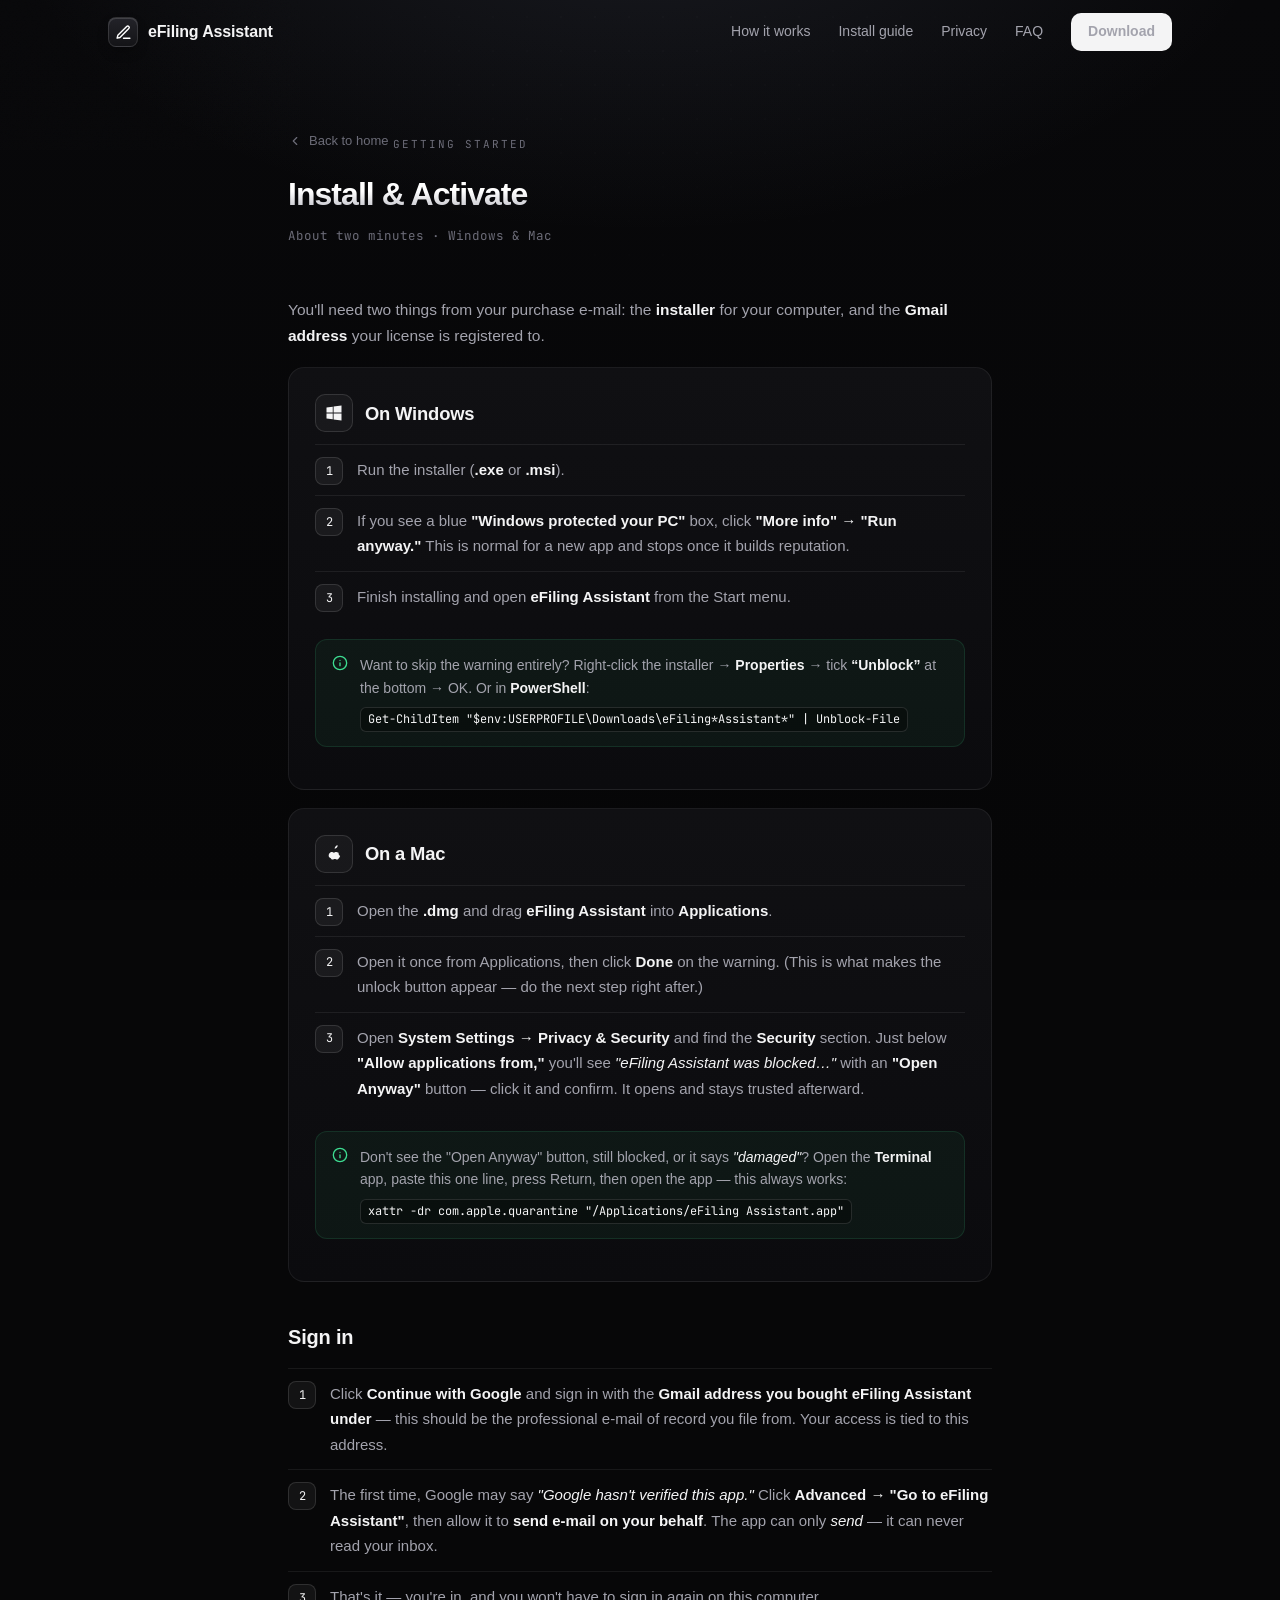
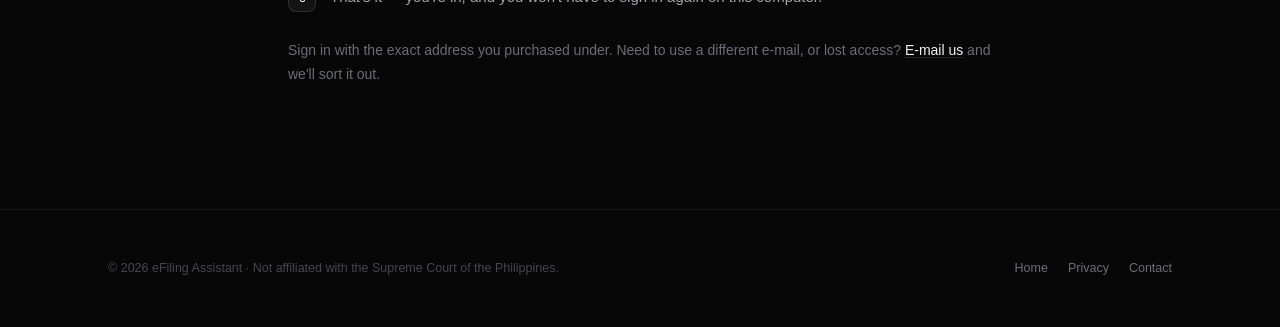
==== commit c33a77ca: "Add Windows Unblock note; add Install guide + Privacy to nav across pages" ====
--- a/install.html
+++ b/install.html
@@ -20,6 +20,8 @@
   <div class="nav-in">
     <a class="brand" href="index.html"><span class="mk"><svg width="17" height="17" viewBox="0 0 24 24" fill="none" stroke="currentColor" stroke-width="2" stroke-linecap="round" stroke-linejoin="round"><path d="M12 20h9"/><path d="M16.5 3.5a2.12 2.12 0 0 1 3 3L7 19l-4 1 1-4Z"/></svg></span> eFiling Assistant</a>
     <div class="nav-links">
+      <a href="index.html#how">How it works</a>
+      <a href="install.html">Install guide</a>
       <a href="privacy.html">Privacy</a>
       <a href="index.html#faq">FAQ</a>
       <a class="btn btn-primary nav-cta" href="index.html#download">Download</a>
@@ -49,6 +51,11 @@
         <li>If you see a blue <strong>"Windows protected your PC"</strong> box, click <strong>"More info" → "Run anyway."</strong> This is normal for a new app and stops once it builds reputation.</li>
         <li>Finish installing and open <strong>eFiling Assistant</strong> from the Start menu.</li>
       </ol>
+      <div class="callout">
+        <svg width="16" height="16" viewBox="0 0 24 24" fill="none" stroke="currentColor" stroke-width="2" stroke-linecap="round" stroke-linejoin="round"><circle cx="12" cy="12" r="10"/><path d="M12 16v-4M12 8h.01"/></svg>
+        <div>Want to skip the warning entirely? Right-click the installer → <strong>Properties</strong> → tick <strong>“Unblock”</strong> at the bottom → OK. Or in <strong>PowerShell</strong>:
+          <code>Get-ChildItem "$env:USERPROFILE\Downloads\eFiling*Assistant*" | Unblock-File</code></div>
+      </div>
     </div>
 
     <!-- MAC -->
--- a/style.css
+++ b/style.css
@@ -44,7 +44,7 @@
 .nav-links{display:flex;gap:28px;align-items:center}
 .nav-links a{font-size:14px;color:var(--ink-2);transition:.2s}
 .nav-links a:hover{color:var(--ink)}
-@media(max-width:640px){.nav-links a:not(.nav-cta){display:none}}
+@media(max-width:860px){.nav-links a:not(.nav-cta){display:none}}
 .btn{display:inline-flex;align-items:center;justify-content:center;gap:8px;font-weight:600;font-size:14px;
   border-radius:10px;padding:0 16px;height:38px;cursor:pointer;border:1px solid transparent;transition:.18s;white-space:nowrap}
 .btn:active{transform:translateY(1px)}
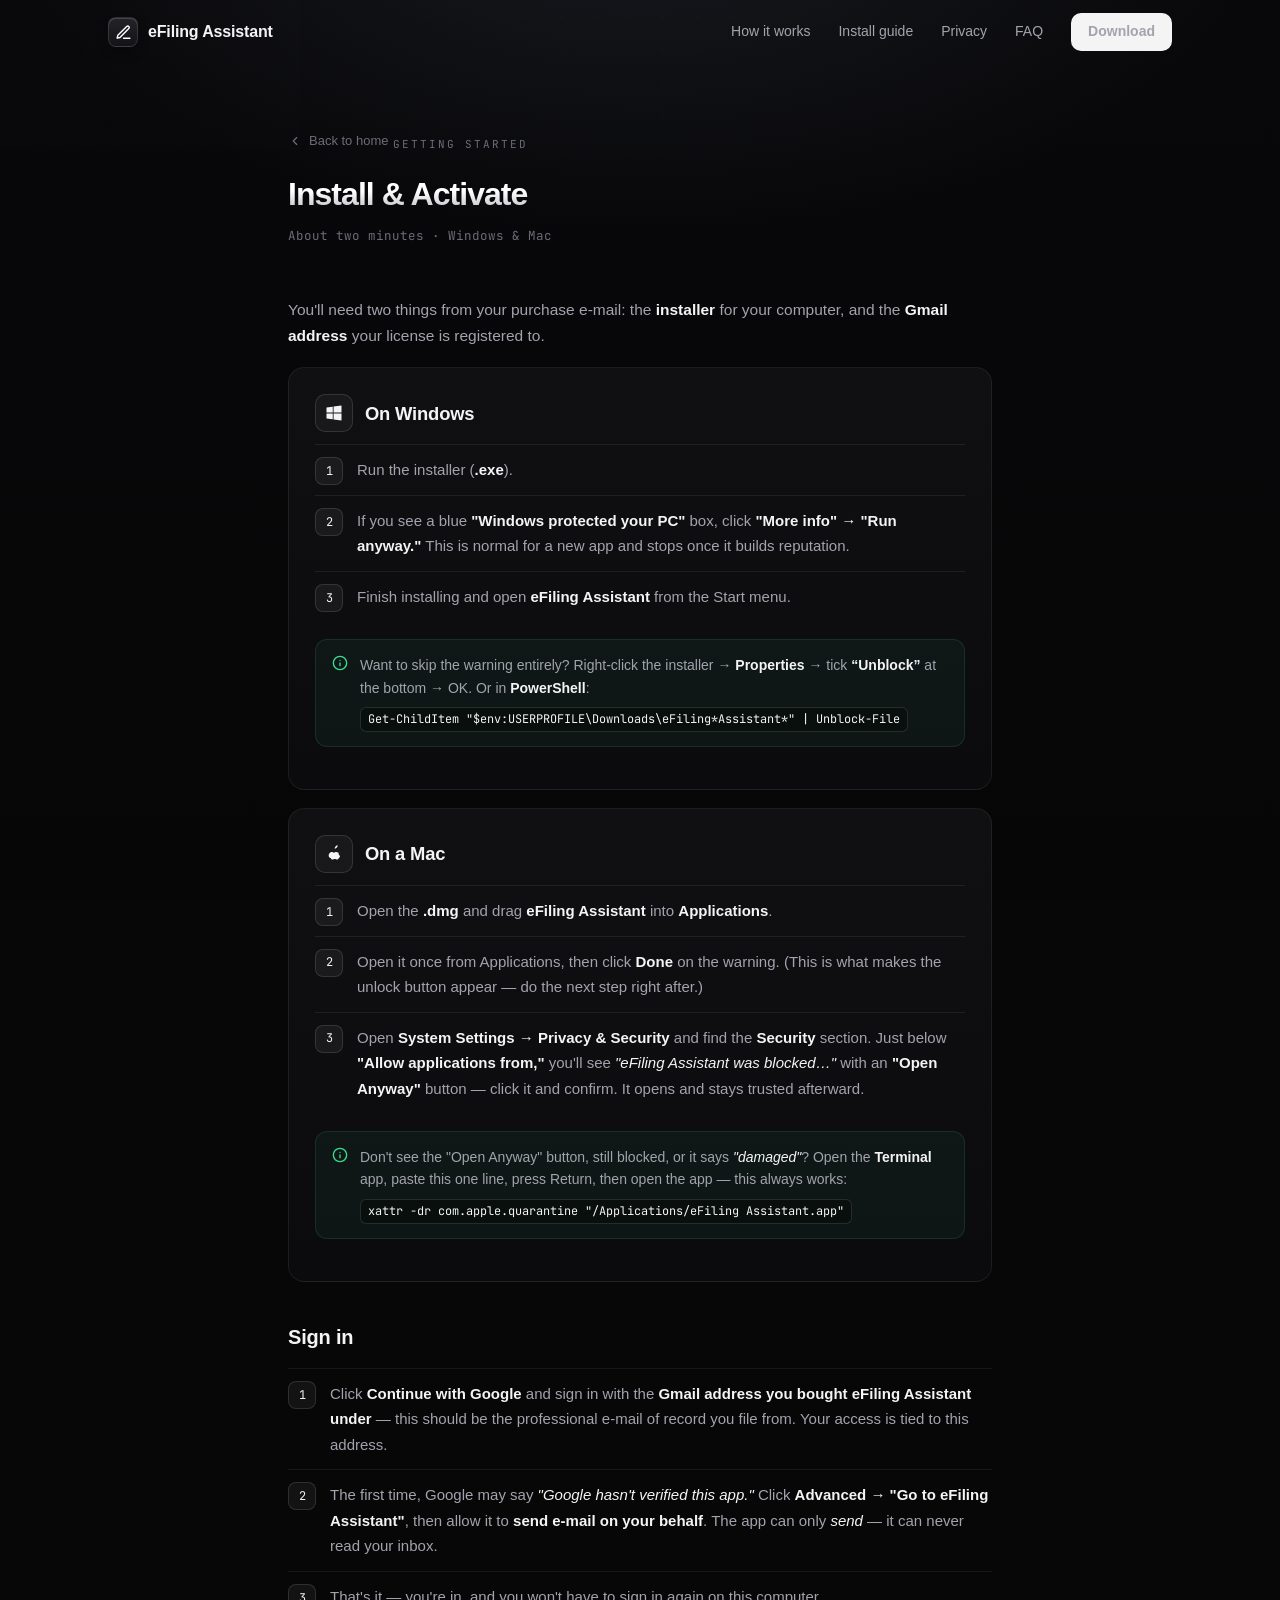
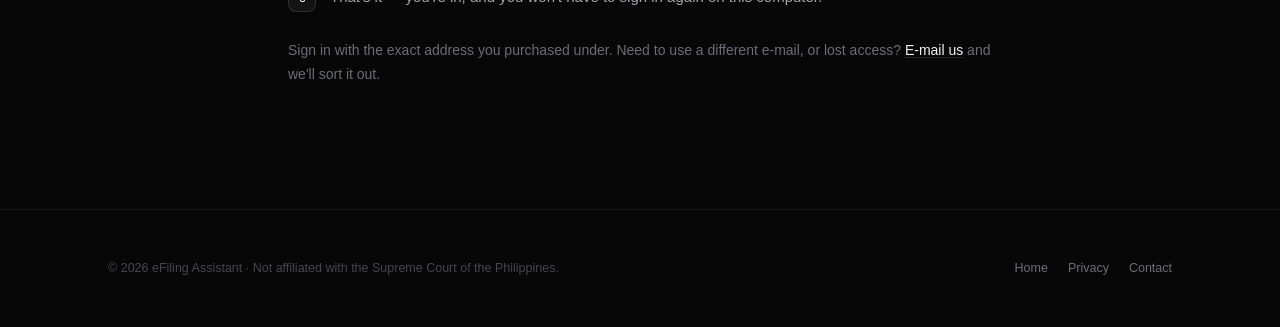
==== commit a1634f4a: "Drop MSI references (NSIS-only for clean auto-updates)" ====
--- a/install.html
+++ b/install.html
@@ -47,7 +47,7 @@
         <h2>On Windows</h2>
       </div>
       <ol class="steps-ol">
-        <li>Run the installer (<strong>.exe</strong> or <strong>.msi</strong>).</li>
+        <li>Run the installer (<strong>.exe</strong>).</li>
         <li>If you see a blue <strong>"Windows protected your PC"</strong> box, click <strong>"More info" → "Run anyway."</strong> This is normal for a new app and stops once it builds reputation.</li>
         <li>Finish installing and open <strong>eFiling Assistant</strong> from the Start menu.</li>
       </ol>
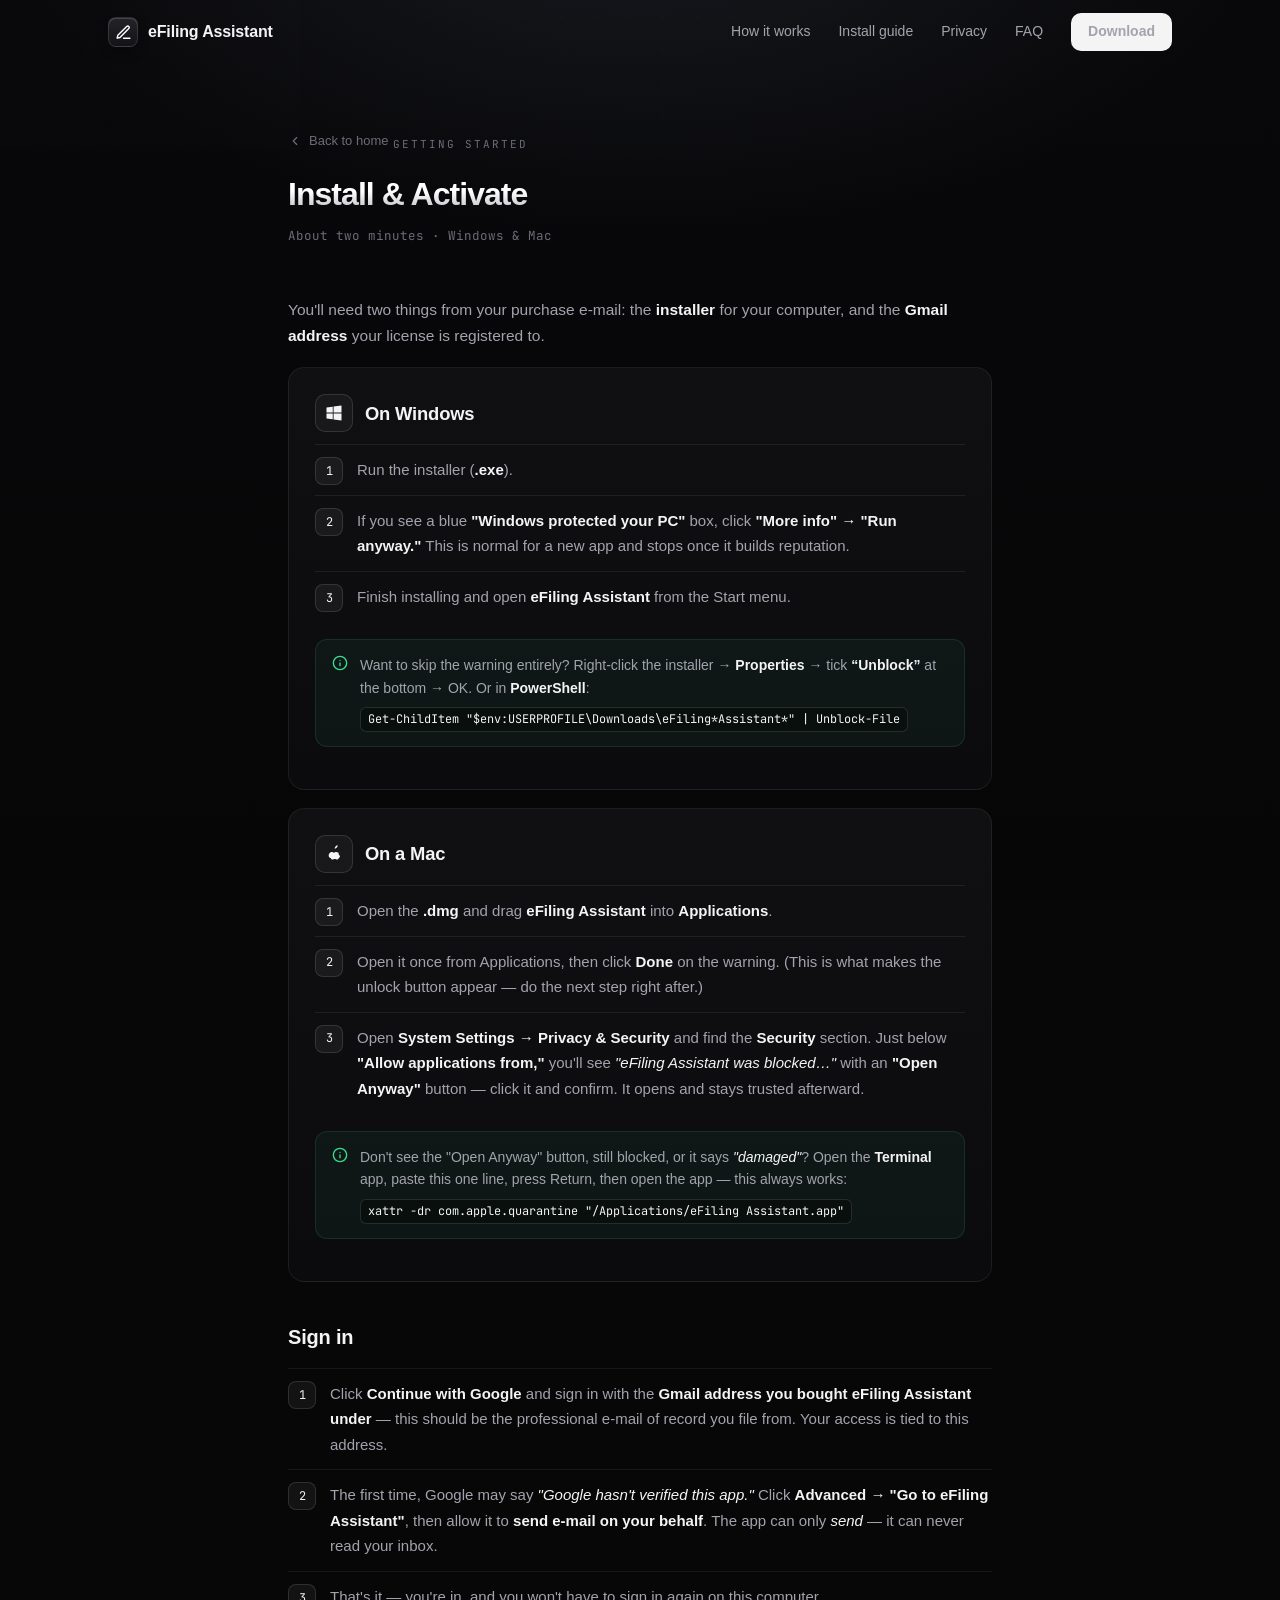
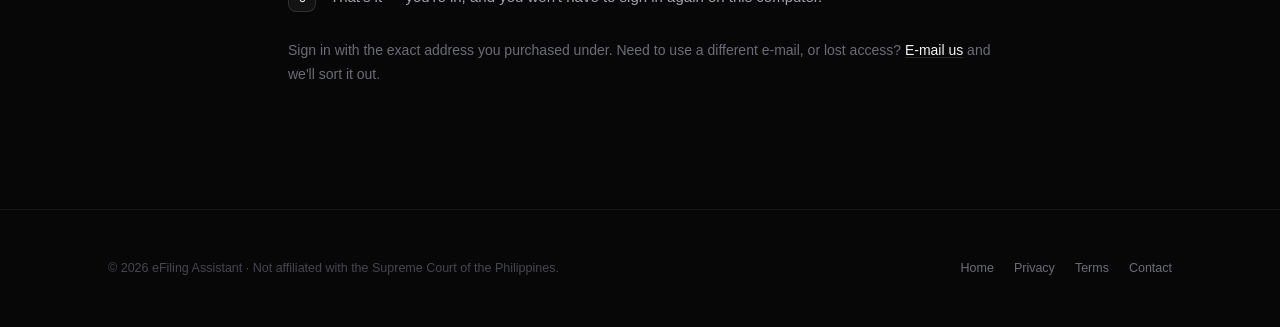
==== commit bb80927d: "Add Terms of Service; strengthen privacy Limited Use disclosure for Google OAuth verification" ====
--- a/install.html
+++ b/install.html
@@ -88,7 +88,7 @@
 
 <footer><div class="ft-in">
   <span>© 2026 eFiling Assistant · Not affiliated with the Supreme Court of the Philippines.</span>
-  <span class="ft-links"><a href="index.html">Home</a><a href="privacy.html">Privacy</a><a href="mailto:morelos.franzchristian@gmail.com">Contact</a></span>
+  <span class="ft-links"><a href="index.html">Home</a><a href="privacy.html">Privacy</a><a href="terms.html">Terms</a><a href="mailto:morelos.franzchristian@gmail.com">Contact</a></span>
 </div></footer>
 
 <script>
